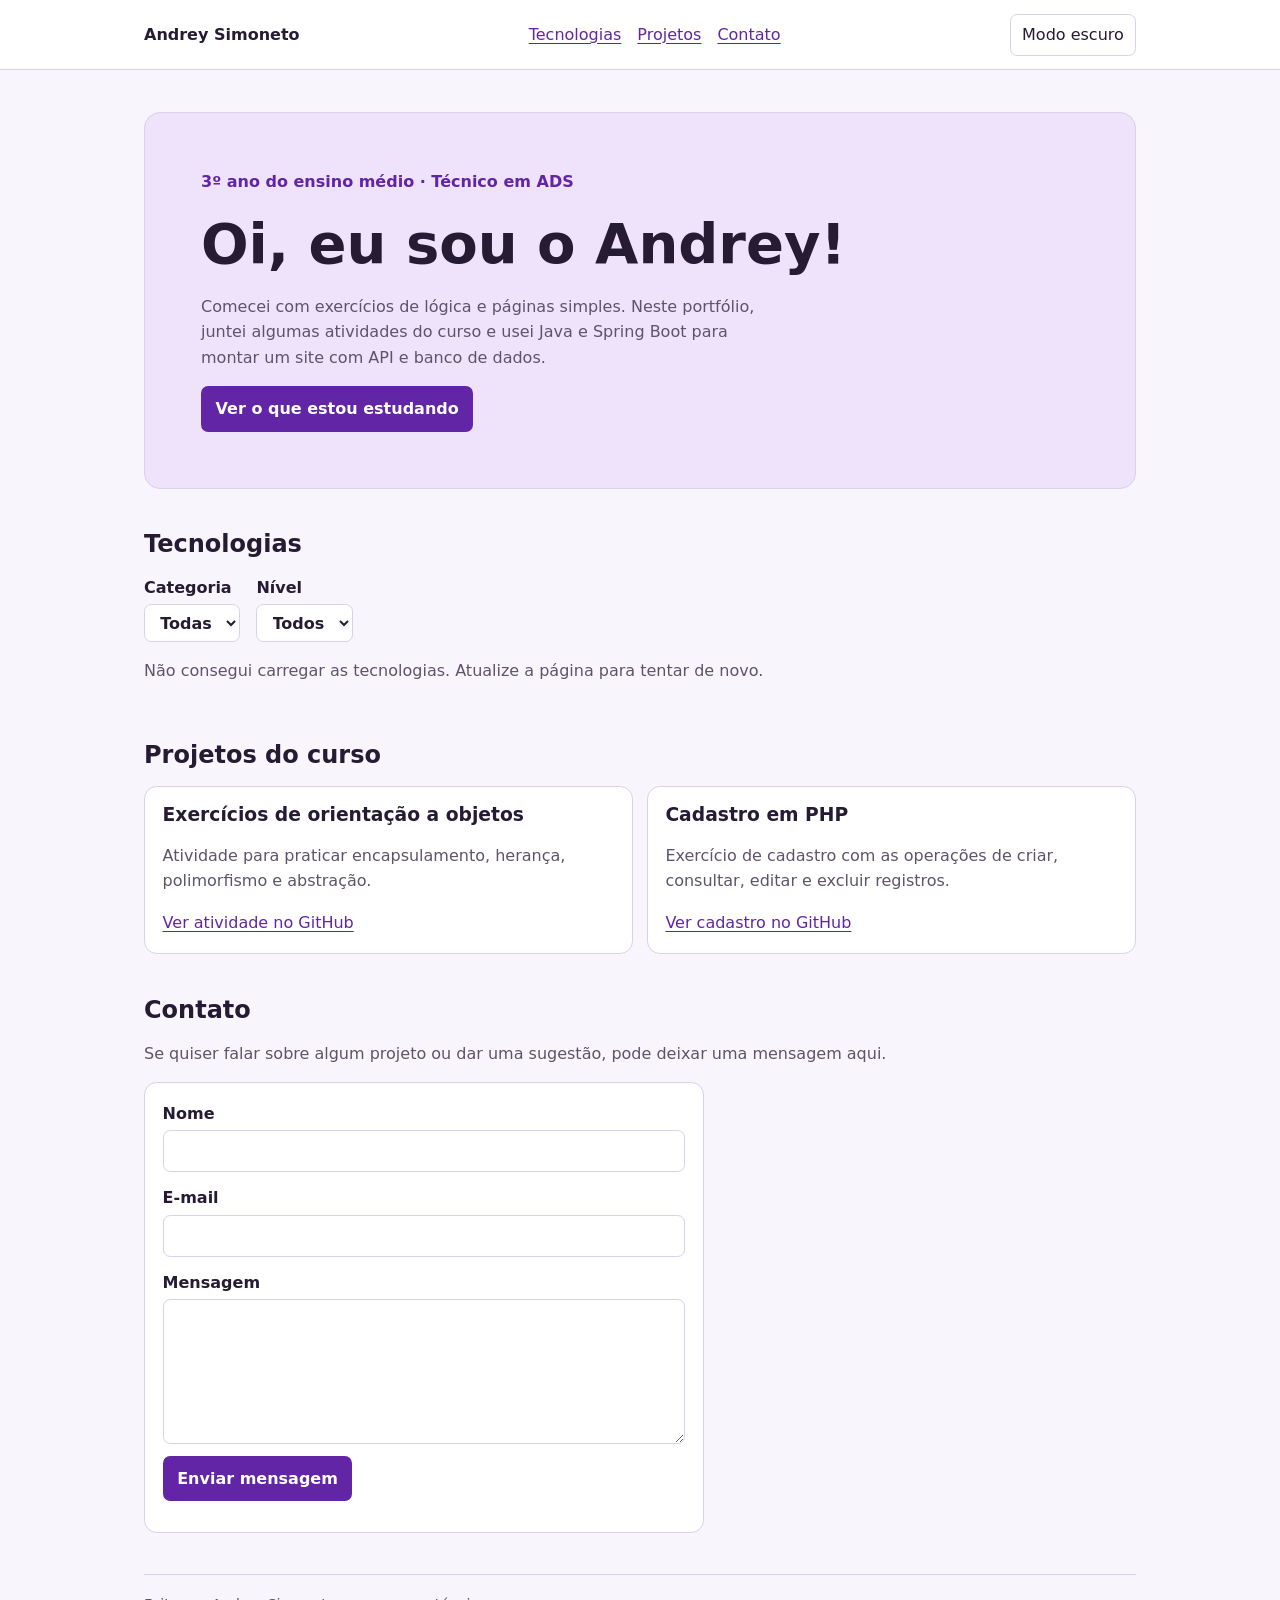
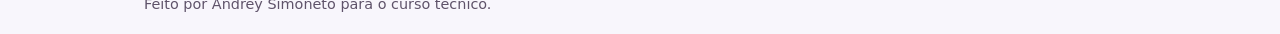
==== src/main/resources/static/index.html @ ba749cfb "Adiciona portfólio em Spring Boot e configuração do Codespaces" ====
<!DOCTYPE html>
<html lang="pt-BR">
<head>
    <meta charset="UTF-8">
    <meta name="viewport" content="width=device-width, initial-scale=1">
    <title>Portfólio | Andrey Simoneto</title>
    <link rel="stylesheet" href="css/styles.css">
    <script src="js/script.js" defer></script>
</head>
<body>
    <header class="topo">
        <div class="largura barra">
            <a class="marca" href="#sobre">Andrey Simoneto</a>
            <nav aria-label="Menu principal">
                <a href="#tecnologias">Tecnologias</a>
                <a href="#projetos">Projetos</a>
                <a href="#contato">Contato</a>
            </nav>
            <button type="button" id="tema" aria-pressed="false">Modo escuro</button>
        </div>
    </header>
    <main class="largura">
        <section class="introducao" id="sobre">
            <p class="curso">3º ano do ensino médio · Técnico em ADS</p>
            <h1>Oi, eu sou o Andrey!</h1>
            <p>Comecei com exercícios de lógica e páginas simples. Neste portfólio, juntei algumas atividades do curso e usei Java e Spring Boot para montar um site com API e banco de dados.</p>
            <a class="botao" href="#tecnologias">Ver o que estou estudando</a>
        </section>
        <section id="tecnologias">
            <h2>Tecnologias</h2>
            <div class="filtros">
                <label>Categoria
                    <select id="categoria"><option value="">Todas</option></select>
                </label>
                <label>Nível
                    <select id="nivel"><option value="">Todos</option></select>
                </label>
            </div>
            <p id="estado-tecnologias" role="status">Carregando tecnologias…</p>
            <div id="lista-tecnologias" class="grade"></div>
        </section>
        <section id="projetos">
            <h2>Projetos do curso</h2>
            <div class="grade">
                <article class="cartao">
                    <h3>Exercícios de orientação a objetos</h3>
                    <p>Atividade para praticar encapsulamento, herança, polimorfismo e abstração.</p>
                    <a href="https://github.com/andreysimonetto/EncapsulamentoHerancaPolimorfismoAbstracao">Ver atividade no GitHub</a>
                </article>
                <article class="cartao">
                    <h3>Cadastro em PHP</h3>
                    <p>Exercício de cadastro com as operações de criar, consultar, editar e excluir registros.</p>
                    <a href="https://github.com/andreysimonetto/CRUDPHPSubase">Ver cadastro no GitHub</a>
                </article>
            </div>
        </section>
        <section id="contato">
            <h2>Contato</h2>
            <p>Se quiser falar sobre algum projeto ou dar uma sugestão, pode deixar uma mensagem aqui.</p>
            <form id="formulario" class="cartao formulario" method="post">
                <label>Nome
                    <input name="nome" autocomplete="name" maxlength="100" required>
                </label>
                <label>E-mail
                    <input name="email" type="email" autocomplete="email" maxlength="160" required>
                </label>
                <label>Mensagem
                    <textarea name="mensagem" rows="5" maxlength="1000" required></textarea>
                </label>
                <button class="botao" type="submit">Enviar mensagem</button>
                <p id="estado-contato" role="status"></p>
            </form>
        </section>
    </main>
    <footer class="largura rodape">Feito por Andrey Simoneto para o curso técnico.</footer>
</body>
</html>
---- src/main/resources/static/css/styles.css ----
:root {
    color-scheme: light;
    font-family: system-ui, sans-serif;
    --fundo: #f8f6fc;
    --cartao: #fff;
    --texto: #251c34;
    --suave: #5f536a;
    --linha: #dad0e7;
    --destaque: #6225a5;
    --botao: #6225a5;
    --sobre-botao: #fff;
    --introducao: #eee3fb;
}

:root[data-tema="escuro"] {
    color-scheme: dark;
    --fundo: #191424;
    --cartao: #261e34;
    --texto: #f5efff;
    --suave: #d4c6e2;
    --linha: #5b496e;
    --destaque: #dec0ff;
    --botao: #dec0ff;
    --sobre-botao: #281839;
    --introducao: #332449;
}

* { box-sizing: border-box; }

body {
    margin: 0;
    background: var(--fundo);
    color: var(--texto);
    line-height: 1.6;
}

.largura { width: min(100% - 2rem, 62rem); margin-inline: auto; }
.topo { background: var(--cartao); border-bottom: 1px solid var(--linha); }
.barra, nav, .filtros { display: flex; flex-wrap: wrap; align-items: center; gap: 1rem; }
.barra { justify-content: space-between; padding-block: 0.85rem; }
.marca { color: var(--texto); font-weight: 700; text-decoration: none; }
a { color: var(--destaque); text-underline-offset: 0.2em; }

section { margin-block: 2.6rem; }

.introducao {
    background: var(--introducao);
    border: 1px solid var(--linha);
    border-radius: 1rem;
    padding: clamp(1.4rem, 5vw, 3.5rem);
}

.introducao > p { max-width: 56ch; }
.curso { color: var(--destaque); font-weight: 650; margin-top: 0; }
h1, h2, h3 { line-height: 1.2; }
h1 { margin: 0; font-size: clamp(2rem, 6vw, 3.5rem); }
h2 { margin-bottom: 1rem; }
h3 { margin: 0 0 0.45rem; }
p { color: var(--suave); }

.grade {
    display: grid;
    grid-template-columns: repeat(auto-fit, minmax(min(100%, 15rem), 1fr));
    gap: 0.85rem;
}

.cartao {
    background: var(--cartao);
    border: 1px solid var(--linha);
    border-radius: 0.8rem;
    padding: 1.1rem;
}

.cartao p:last-child { margin-bottom: 0; }
.detalhe { color: var(--destaque); font-size: 0.9rem; margin: 0; }
.filtros { margin-bottom: 1rem; }
.formulario { max-width: 35rem; display: grid; gap: 0.8rem; }
.formulario .botao { justify-self: start; }
.formulario [role="status"] { margin: 0; }
#estado-tecnologias:empty { margin: 0; }

label { display: grid; gap: 0.25rem; font-weight: 600; }

input, textarea, select, button {
    font: inherit;
    color: inherit;
    background: var(--cartao);
    border: 1px solid var(--linha);
    border-radius: 0.45rem;
    padding: 0.45rem 0.7rem;
}

textarea { resize: vertical; }
button { cursor: pointer; }
button:disabled { opacity: 0.65; cursor: wait; }

.botao {
    display: inline-block;
    padding: 0.55rem 0.85rem;
    background: var(--botao);
    color: var(--sobre-botao);
    border: 1px solid transparent;
    border-radius: 0.45rem;
    text-decoration: none;
    font-weight: 650;
}

:focus-visible { outline: 2px solid var(--destaque); outline-offset: 3px; }

.rodape {
    padding-block: 1.1rem;
    margin-top: 2rem;
    border-top: 1px solid var(--linha);
    color: var(--suave);
    font-size: 0.9rem;
}
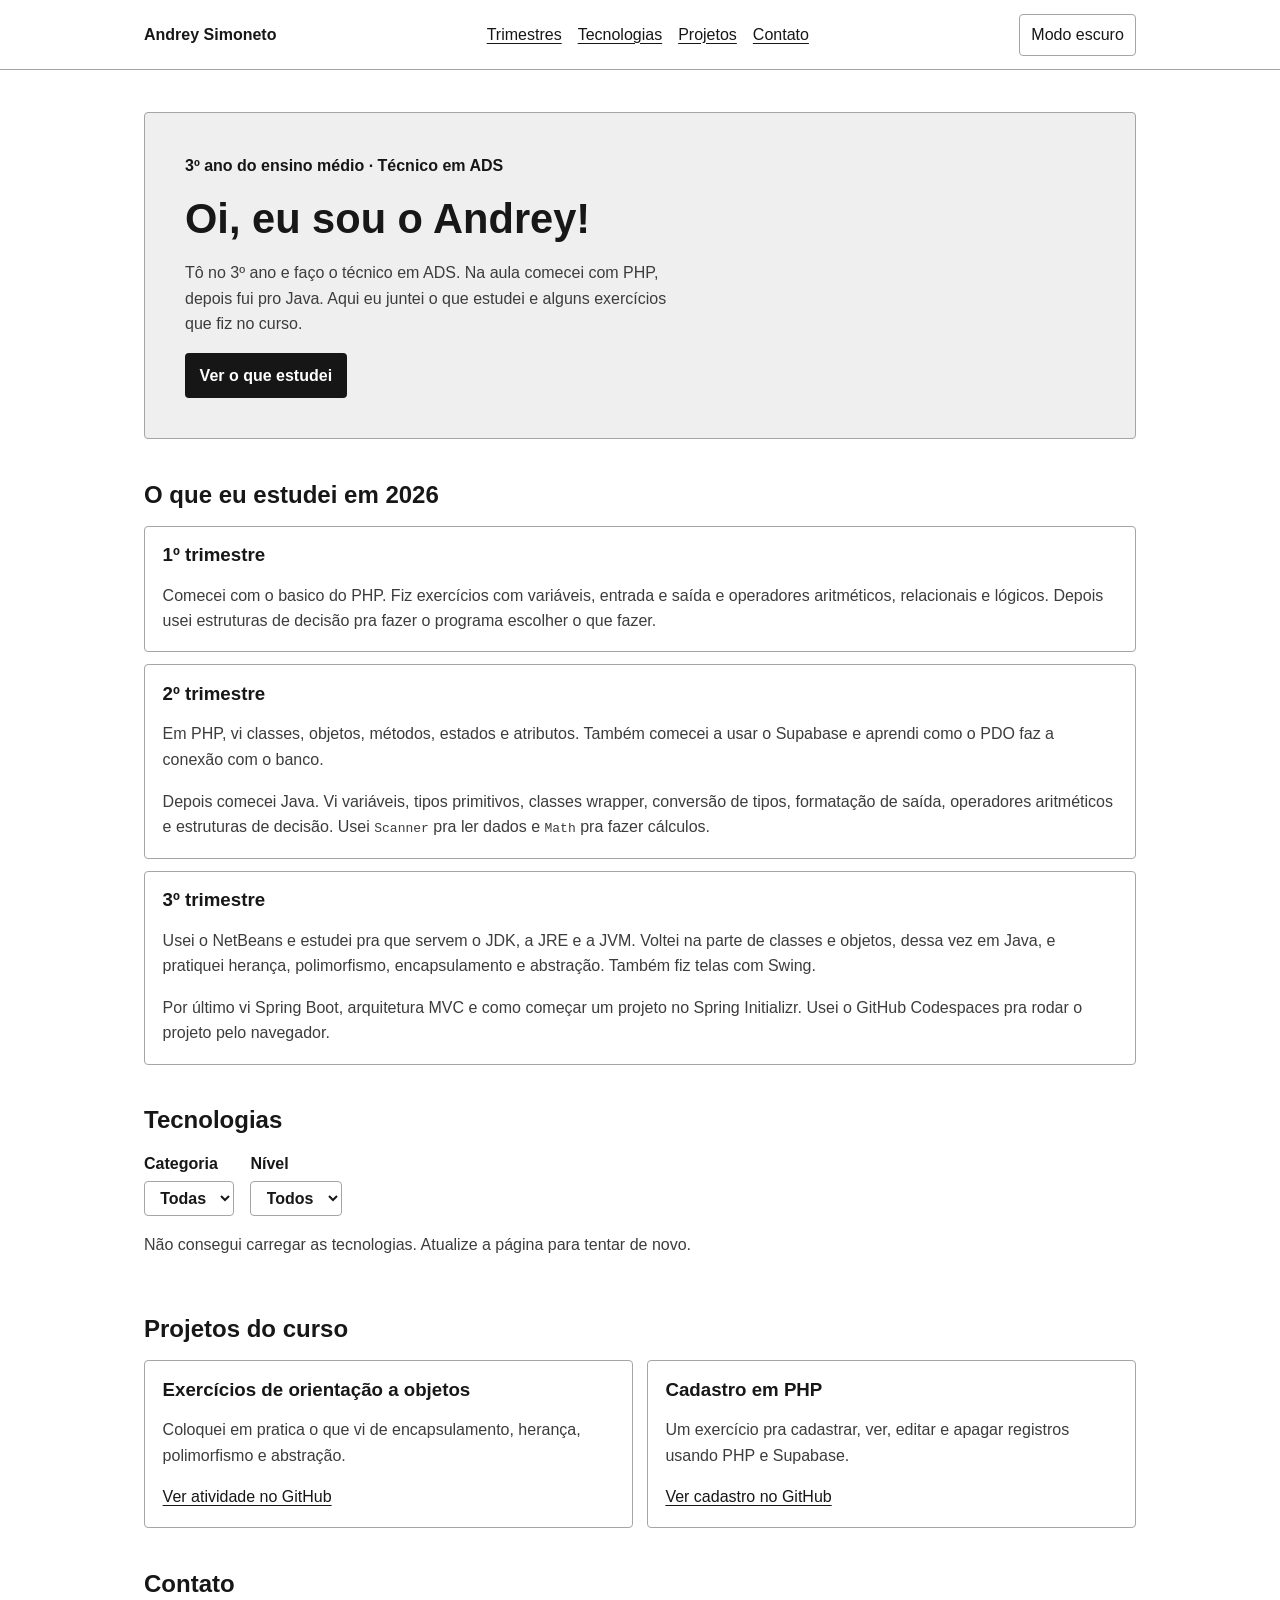
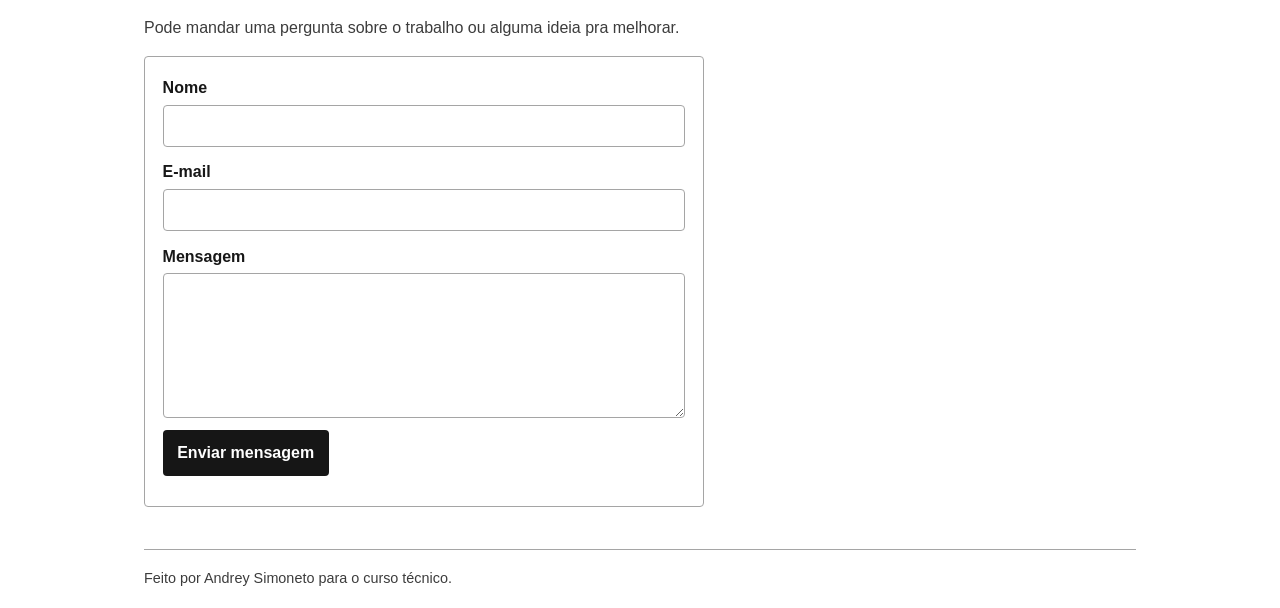
==== commit b51d3c1e: "Atualiza os conteúdos dos trimestres e o visual do portfólio" ====
--- a/src/main/resources/static/index.html
+++ b/src/main/resources/static/index.html
@@ -12,6 +12,7 @@
         <div class="largura barra">
             <a class="marca" href="#sobre">Andrey Simoneto</a>
             <nav aria-label="Menu principal">
+                <a href="#trimestres">Trimestres</a>
                 <a href="#tecnologias">Tecnologias</a>
                 <a href="#projetos">Projetos</a>
                 <a href="#contato">Contato</a>
@@ -23,8 +24,27 @@
         <section class="introducao" id="sobre">
             <p class="curso">3º ano do ensino médio · Técnico em ADS</p>
             <h1>Oi, eu sou o Andrey!</h1>
-            <p>Comecei com exercícios de lógica e páginas simples. Neste portfólio, juntei algumas atividades do curso e usei Java e Spring Boot para montar um site com API e banco de dados.</p>
-            <a class="botao" href="#tecnologias">Ver o que estou estudando</a>
+            <p>Tô no 3º ano e faço o técnico em ADS. Na aula comecei com PHP, depois fui pro Java. Aqui eu juntei o que estudei e alguns exercícios que fiz no curso.</p>
+            <a class="botao" href="#trimestres">Ver o que estudei</a>
+        </section>
+        <section id="trimestres">
+            <h2>O que eu estudei em 2026</h2>
+            <div class="trimestres">
+                <article class="cartao">
+                    <h3>1º trimestre</h3>
+                    <p>Comecei com o basico do PHP. Fiz exercícios com variáveis, entrada e saída e operadores aritméticos, relacionais e lógicos. Depois usei estruturas de decisão pra fazer o programa escolher o que fazer.</p>
+                </article>
+                <article class="cartao">
+                    <h3>2º trimestre</h3>
+                    <p>Em PHP, vi classes, objetos, métodos, estados e atributos. Também comecei a usar o Supabase e aprendi como o PDO faz a conexão com o banco.</p>
+                    <p>Depois comecei Java. Vi variáveis, tipos primitivos, classes wrapper, conversão de tipos, formatação de saída, operadores aritméticos e estruturas de decisão. Usei <code>Scanner</code> pra ler dados e <code>Math</code> pra fazer cálculos.</p>
+                </article>
+                <article class="cartao">
+                    <h3>3º trimestre</h3>
+                    <p>Usei o NetBeans e estudei pra que servem o JDK, a JRE e a JVM. Voltei na parte de classes e objetos, dessa vez em Java, e pratiquei herança, polimorfismo, encapsulamento e abstração. Também fiz telas com Swing.</p>
+                    <p>Por último vi Spring Boot, arquitetura MVC e como começar um projeto no Spring Initializr. Usei o GitHub Codespaces pra rodar o projeto pelo navegador.</p>
+                </article>
+            </div>
         </section>
         <section id="tecnologias">
             <h2>Tecnologias</h2>
@@ -44,19 +64,19 @@
             <div class="grade">
                 <article class="cartao">
                     <h3>Exercícios de orientação a objetos</h3>
-                    <p>Atividade para praticar encapsulamento, herança, polimorfismo e abstração.</p>
+                    <p>Coloquei em pratica o que vi de encapsulamento, herança, polimorfismo e abstração.</p>
                     <a href="https://github.com/andreysimonetto/EncapsulamentoHerancaPolimorfismoAbstracao">Ver atividade no GitHub</a>
                 </article>
                 <article class="cartao">
                     <h3>Cadastro em PHP</h3>
-                    <p>Exercício de cadastro com as operações de criar, consultar, editar e excluir registros.</p>
+                    <p>Um exercício pra cadastrar, ver, editar e apagar registros usando PHP e Supabase.</p>
                     <a href="https://github.com/andreysimonetto/CRUDPHPSubase">Ver cadastro no GitHub</a>
                 </article>
             </div>
         </section>
         <section id="contato">
             <h2>Contato</h2>
-            <p>Se quiser falar sobre algum projeto ou dar uma sugestão, pode deixar uma mensagem aqui.</p>
+            <p>Pode mandar uma pergunta sobre o trabalho ou alguma ideia pra melhorar.</p>
             <form id="formulario" class="cartao formulario" method="post">
                 <label>Nome
                     <input name="nome" autocomplete="name" maxlength="100" required>
--- a/src/main/resources/static/css/styles.css
+++ b/src/main/resources/static/css/styles.css
@@ -1,28 +1,28 @@
 :root {
     color-scheme: light;
-    font-family: system-ui, sans-serif;
-    --fundo: #f8f6fc;
+    font-family: Arial, sans-serif;
+    --fundo: #fff;
     --cartao: #fff;
-    --texto: #251c34;
-    --suave: #5f536a;
-    --linha: #dad0e7;
-    --destaque: #6225a5;
-    --botao: #6225a5;
+    --texto: #171717;
+    --suave: #3c3c3c;
+    --linha: #a5a5a5;
+    --destaque: #161616;
+    --botao: #161616;
     --sobre-botao: #fff;
-    --introducao: #eee3fb;
+    --introducao: #efefef;
 }
 
 :root[data-tema="escuro"] {
     color-scheme: dark;
-    --fundo: #191424;
-    --cartao: #261e34;
-    --texto: #f5efff;
-    --suave: #d4c6e2;
-    --linha: #5b496e;
-    --destaque: #dec0ff;
-    --botao: #dec0ff;
-    --sobre-botao: #281839;
-    --introducao: #332449;
+    --fundo: #121212;
+    --cartao: #1e1e1e;
+    --texto: #fff;
+    --suave: #ddd;
+    --linha: #777;
+    --destaque: #f4f4f4;
+    --botao: #f4f4f4;
+    --sobre-botao: #141414;
+    --introducao: #242424;
 }
 
 * { box-sizing: border-box; }
@@ -46,14 +46,14 @@
 .introducao {
     background: var(--introducao);
     border: 1px solid var(--linha);
-    border-radius: 1rem;
-    padding: clamp(1.4rem, 5vw, 3.5rem);
+    border-radius: 0.25rem;
+    padding: clamp(1.25rem, 4vw, 2.5rem);
 }
 
 .introducao > p { max-width: 56ch; }
 .curso { color: var(--destaque); font-weight: 650; margin-top: 0; }
 h1, h2, h3 { line-height: 1.2; }
-h1 { margin: 0; font-size: clamp(2rem, 6vw, 3.5rem); }
+h1 { margin: 0; font-size: clamp(1.8rem, 5vw, 2.6rem); }
 h2 { margin-bottom: 1rem; }
 h3 { margin: 0 0 0.45rem; }
 p { color: var(--suave); }
@@ -64,10 +64,15 @@
     gap: 0.85rem;
 }
 
+.trimestres {
+    display: grid;
+    gap: 0.75rem;
+}
+
 .cartao {
     background: var(--cartao);
     border: 1px solid var(--linha);
-    border-radius: 0.8rem;
+    border-radius: 0.25rem;
     padding: 1.1rem;
 }
 
@@ -86,7 +91,7 @@
     color: inherit;
     background: var(--cartao);
     border: 1px solid var(--linha);
-    border-radius: 0.45rem;
+    border-radius: 0.25rem;
     padding: 0.45rem 0.7rem;
 }
 
@@ -100,7 +105,7 @@
     background: var(--botao);
     color: var(--sobre-botao);
     border: 1px solid transparent;
-    border-radius: 0.45rem;
+    border-radius: 0.25rem;
     text-decoration: none;
     font-weight: 650;
 }
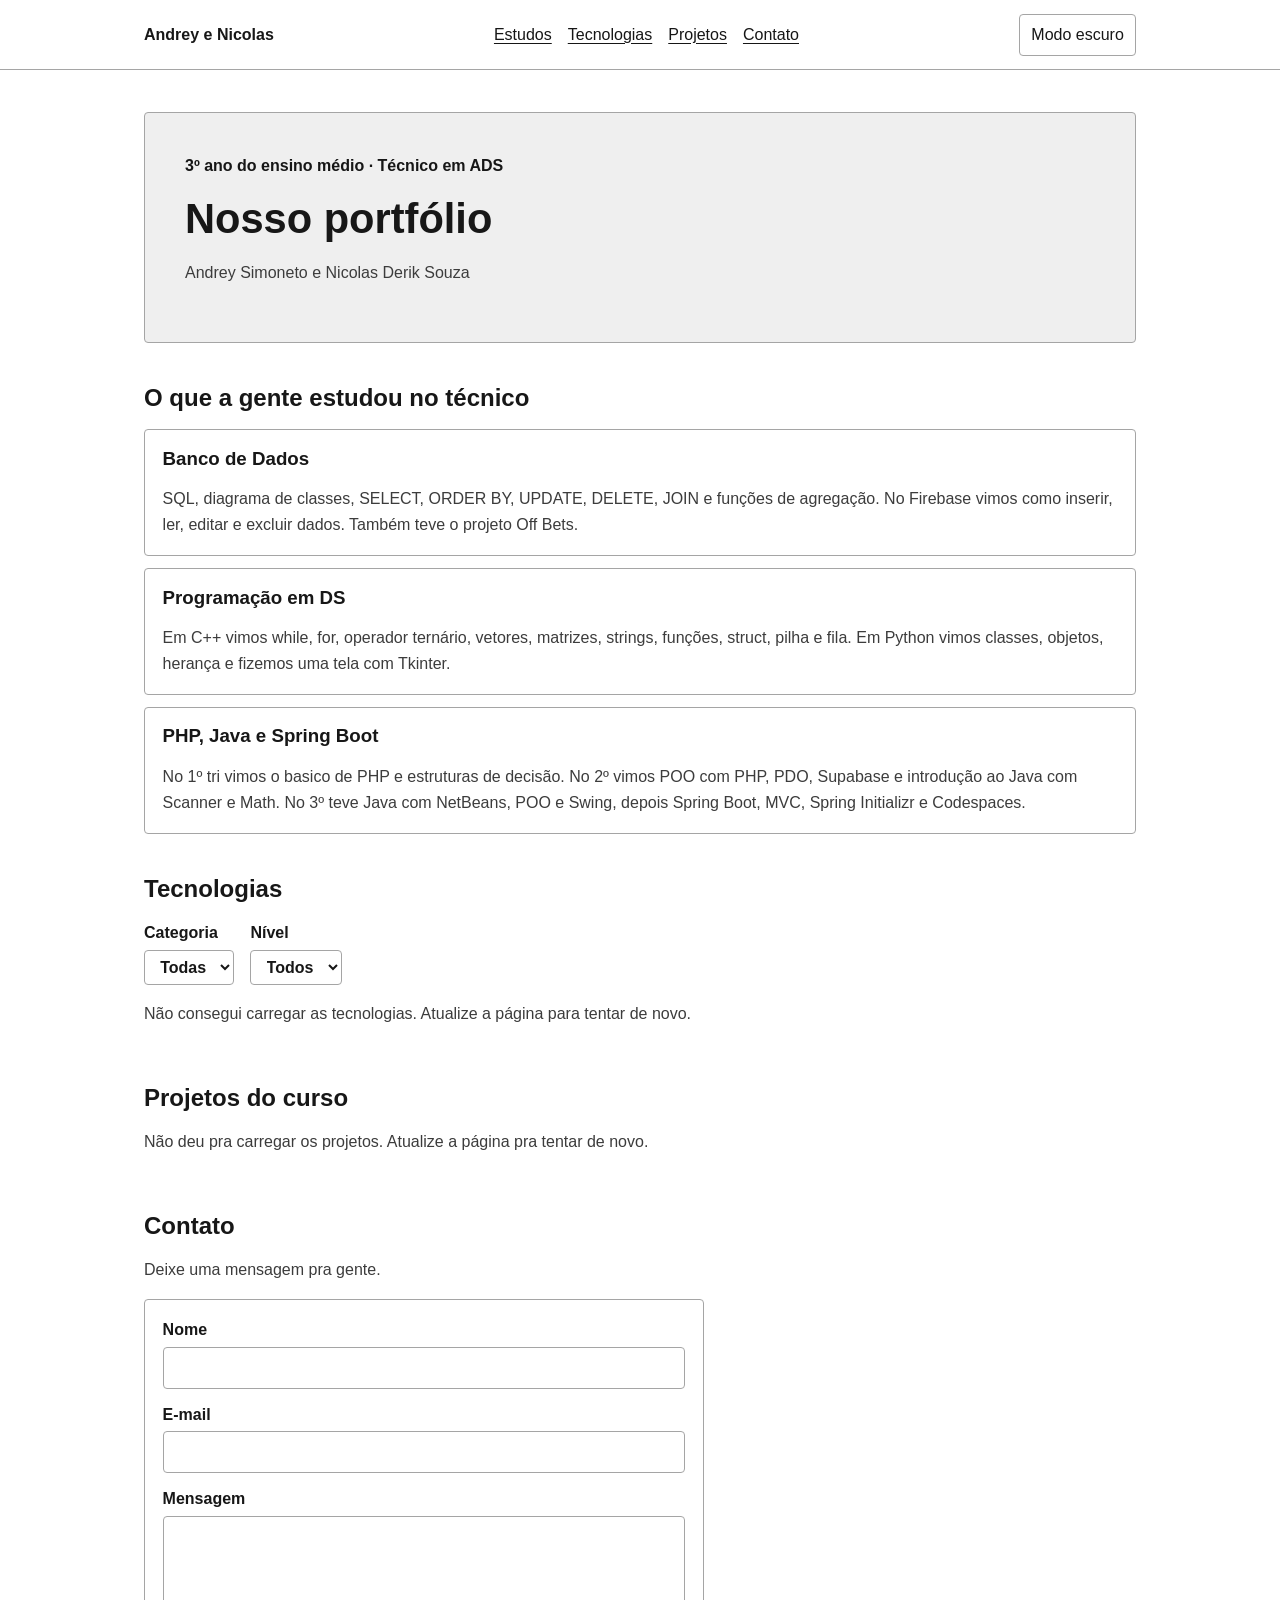
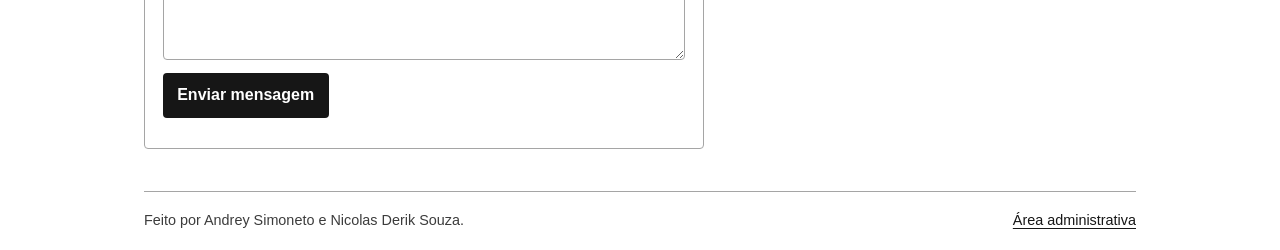
==== commit c1ecc659: "Adiciona painel com login e atualiza o portfólio da dupla" ====
--- a/src/main/resources/static/index.html
+++ b/src/main/resources/static/index.html
@@ -3,16 +3,16 @@
 <head>
     <meta charset="UTF-8">
     <meta name="viewport" content="width=device-width, initial-scale=1">
-    <title>Portfólio | Andrey Simoneto</title>
+    <title>Portfólio | Andrey e Nicolas</title>
     <link rel="stylesheet" href="css/styles.css">
     <script src="js/script.js" defer></script>
 </head>
 <body>
     <header class="topo">
         <div class="largura barra">
-            <a class="marca" href="#sobre">Andrey Simoneto</a>
+            <a class="marca" href="#sobre">Andrey e Nicolas</a>
             <nav aria-label="Menu principal">
-                <a href="#trimestres">Trimestres</a>
+                <a href="#trimestres">Estudos</a>
                 <a href="#tecnologias">Tecnologias</a>
                 <a href="#projetos">Projetos</a>
                 <a href="#contato">Contato</a>
@@ -23,26 +23,23 @@
     <main class="largura">
         <section class="introducao" id="sobre">
             <p class="curso">3º ano do ensino médio · Técnico em ADS</p>
-            <h1>Oi, eu sou o Andrey!</h1>
-            <p>Tô no 3º ano e faço o técnico em ADS. Na aula comecei com PHP, depois fui pro Java. Aqui eu juntei o que estudei e alguns exercícios que fiz no curso.</p>
-            <a class="botao" href="#trimestres">Ver o que estudei</a>
+            <h1>Nosso portfólio</h1>
+            <p>Andrey Simoneto e Nicolas Derik Souza</p>
         </section>
         <section id="trimestres">
-            <h2>O que eu estudei em 2026</h2>
+            <h2>O que a gente estudou no técnico</h2>
             <div class="trimestres">
                 <article class="cartao">
-                    <h3>1º trimestre</h3>
-                    <p>Comecei com o basico do PHP. Fiz exercícios com variáveis, entrada e saída e operadores aritméticos, relacionais e lógicos. Depois usei estruturas de decisão pra fazer o programa escolher o que fazer.</p>
+                    <h3>Banco de Dados</h3>
+                    <p>SQL, diagrama de classes, SELECT, ORDER BY, UPDATE, DELETE, JOIN e funções de agregação. No Firebase vimos como inserir, ler, editar e excluir dados. Também teve o projeto Off Bets.</p>
                 </article>
                 <article class="cartao">
-                    <h3>2º trimestre</h3>
-                    <p>Em PHP, vi classes, objetos, métodos, estados e atributos. Também comecei a usar o Supabase e aprendi como o PDO faz a conexão com o banco.</p>
-                    <p>Depois comecei Java. Vi variáveis, tipos primitivos, classes wrapper, conversão de tipos, formatação de saída, operadores aritméticos e estruturas de decisão. Usei <code>Scanner</code> pra ler dados e <code>Math</code> pra fazer cálculos.</p>
+                    <h3>Programação em DS</h3>
+                    <p>Em C++ vimos while, for, operador ternário, vetores, matrizes, strings, funções, struct, pilha e fila. Em Python vimos classes, objetos, herança e fizemos uma tela com Tkinter.</p>
                 </article>
                 <article class="cartao">
-                    <h3>3º trimestre</h3>
-                    <p>Usei o NetBeans e estudei pra que servem o JDK, a JRE e a JVM. Voltei na parte de classes e objetos, dessa vez em Java, e pratiquei herança, polimorfismo, encapsulamento e abstração. Também fiz telas com Swing.</p>
-                    <p>Por último vi Spring Boot, arquitetura MVC e como começar um projeto no Spring Initializr. Usei o GitHub Codespaces pra rodar o projeto pelo navegador.</p>
+                    <h3>PHP, Java e Spring Boot</h3>
+                    <p>No 1º tri vimos o basico de PHP e estruturas de decisão. No 2º vimos POO com PHP, PDO, Supabase e introdução ao Java com Scanner e Math. No 3º teve Java com NetBeans, POO e Swing, depois Spring Boot, MVC, Spring Initializr e Codespaces.</p>
                 </article>
             </div>
         </section>
@@ -61,22 +58,12 @@
         </section>
         <section id="projetos">
             <h2>Projetos do curso</h2>
-            <div class="grade">
-                <article class="cartao">
-                    <h3>Exercícios de orientação a objetos</h3>
-                    <p>Coloquei em pratica o que vi de encapsulamento, herança, polimorfismo e abstração.</p>
-                    <a href="https://github.com/andreysimonetto/EncapsulamentoHerancaPolimorfismoAbstracao">Ver atividade no GitHub</a>
-                </article>
-                <article class="cartao">
-                    <h3>Cadastro em PHP</h3>
-                    <p>Um exercício pra cadastrar, ver, editar e apagar registros usando PHP e Supabase.</p>
-                    <a href="https://github.com/andreysimonetto/CRUDPHPSubase">Ver cadastro no GitHub</a>
-                </article>
-            </div>
+            <p id="estado-projetos" role="status">Carregando os projetos…</p>
+            <div class="grade" id="lista-projetos"></div>
         </section>
         <section id="contato">
             <h2>Contato</h2>
-            <p>Pode mandar uma pergunta sobre o trabalho ou alguma ideia pra melhorar.</p>
+            <p>Deixe uma mensagem pra gente.</p>
             <form id="formulario" class="cartao formulario" method="post">
                 <label>Nome
                     <input name="nome" autocomplete="name" maxlength="100" required>
@@ -92,6 +79,9 @@
             </form>
         </section>
     </main>
-    <footer class="largura rodape">Feito por Andrey Simoneto para o curso técnico.</footer>
+    <footer class="largura rodape barra">
+        <span>Feito por Andrey Simoneto e Nicolas Derik Souza.</span>
+        <a href="/admin.html">Área administrativa</a>
+    </footer>
 </body>
 </html>
--- a/src/main/resources/static/css/styles.css
+++ b/src/main/resources/static/css/styles.css
@@ -82,7 +82,7 @@
 .formulario { max-width: 35rem; display: grid; gap: 0.8rem; }
 .formulario .botao { justify-self: start; }
 .formulario [role="status"] { margin: 0; }
-#estado-tecnologias:empty { margin: 0; }
+#estado-tecnologias:empty, #estado-projetos:empty { margin: 0; }
 
 label { display: grid; gap: 0.25rem; font-weight: 600; }
 
@@ -119,3 +119,19 @@
     color: var(--suave);
     font-size: 0.9rem;
 }
+
+.lista-admin {
+    padding-left: 0;
+    list-style: none;
+}
+
+.lista-admin li {
+    display: flex;
+    align-items: center;
+    justify-content: space-between;
+    gap: 0.75rem;
+    padding-block: 0.4rem;
+    border-bottom: 1px solid var(--linha);
+}
+
+[hidden] { display: none !important; }
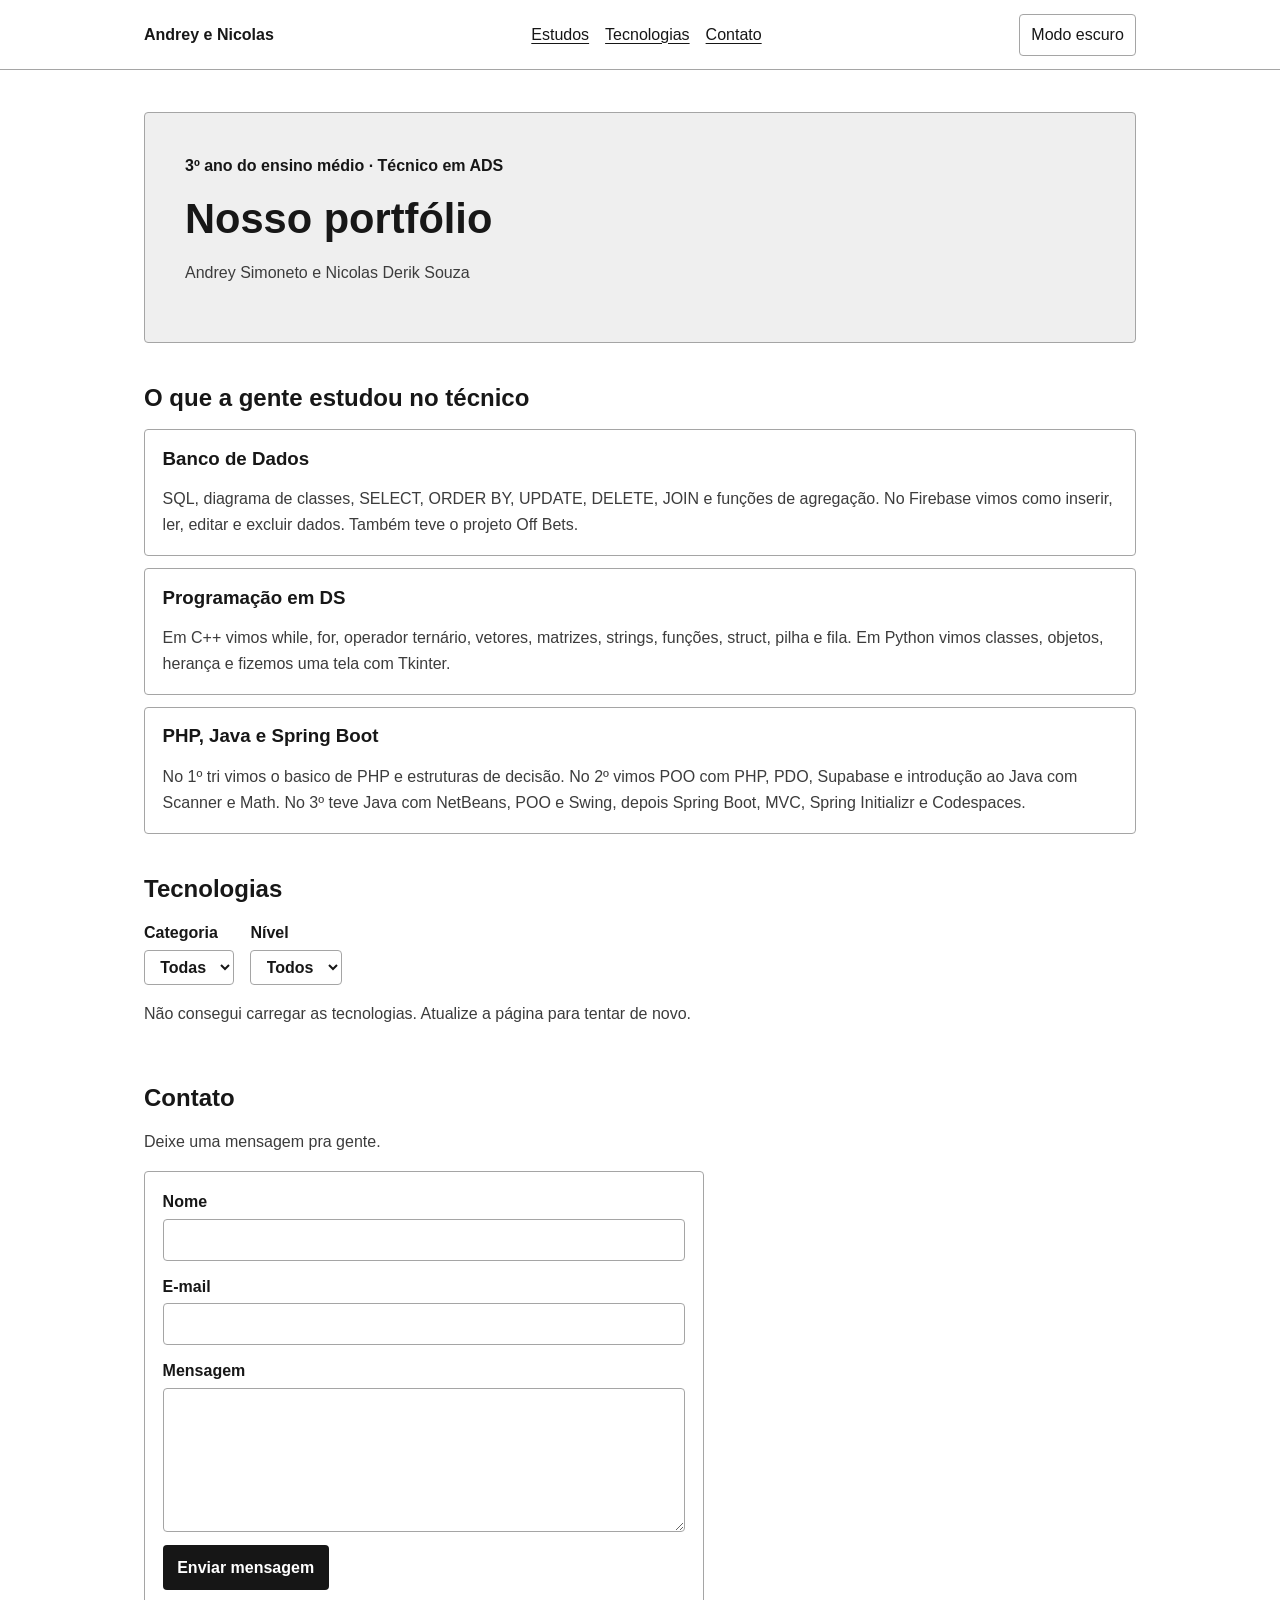
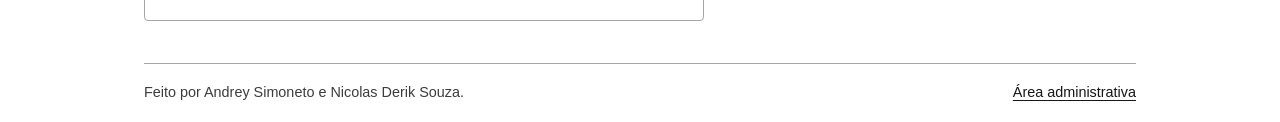
==== commit d1279e43: "Retira a seção pública e o formulário de cadastro de projetos" ====
--- a/src/main/resources/static/index.html
+++ b/src/main/resources/static/index.html
@@ -14,7 +14,6 @@
             <nav aria-label="Menu principal">
                 <a href="#trimestres">Estudos</a>
                 <a href="#tecnologias">Tecnologias</a>
-                <a href="#projetos">Projetos</a>
                 <a href="#contato">Contato</a>
             </nav>
             <button type="button" id="tema" aria-pressed="false">Modo escuro</button>
@@ -56,11 +55,6 @@
             <p id="estado-tecnologias" role="status">Carregando tecnologias…</p>
             <div id="lista-tecnologias" class="grade"></div>
         </section>
-        <section id="projetos">
-            <h2>Projetos do curso</h2>
-            <p id="estado-projetos" role="status">Carregando os projetos…</p>
-            <div class="grade" id="lista-projetos"></div>
-        </section>
         <section id="contato">
             <h2>Contato</h2>
             <p>Deixe uma mensagem pra gente.</p>
--- a/src/main/resources/static/css/styles.css
+++ b/src/main/resources/static/css/styles.css
@@ -82,7 +82,7 @@
 .formulario { max-width: 35rem; display: grid; gap: 0.8rem; }
 .formulario .botao { justify-self: start; }
 .formulario [role="status"] { margin: 0; }
-#estado-tecnologias:empty, #estado-projetos:empty { margin: 0; }
+#estado-tecnologias:empty { margin: 0; }
 
 label { display: grid; gap: 0.25rem; font-weight: 600; }
 
